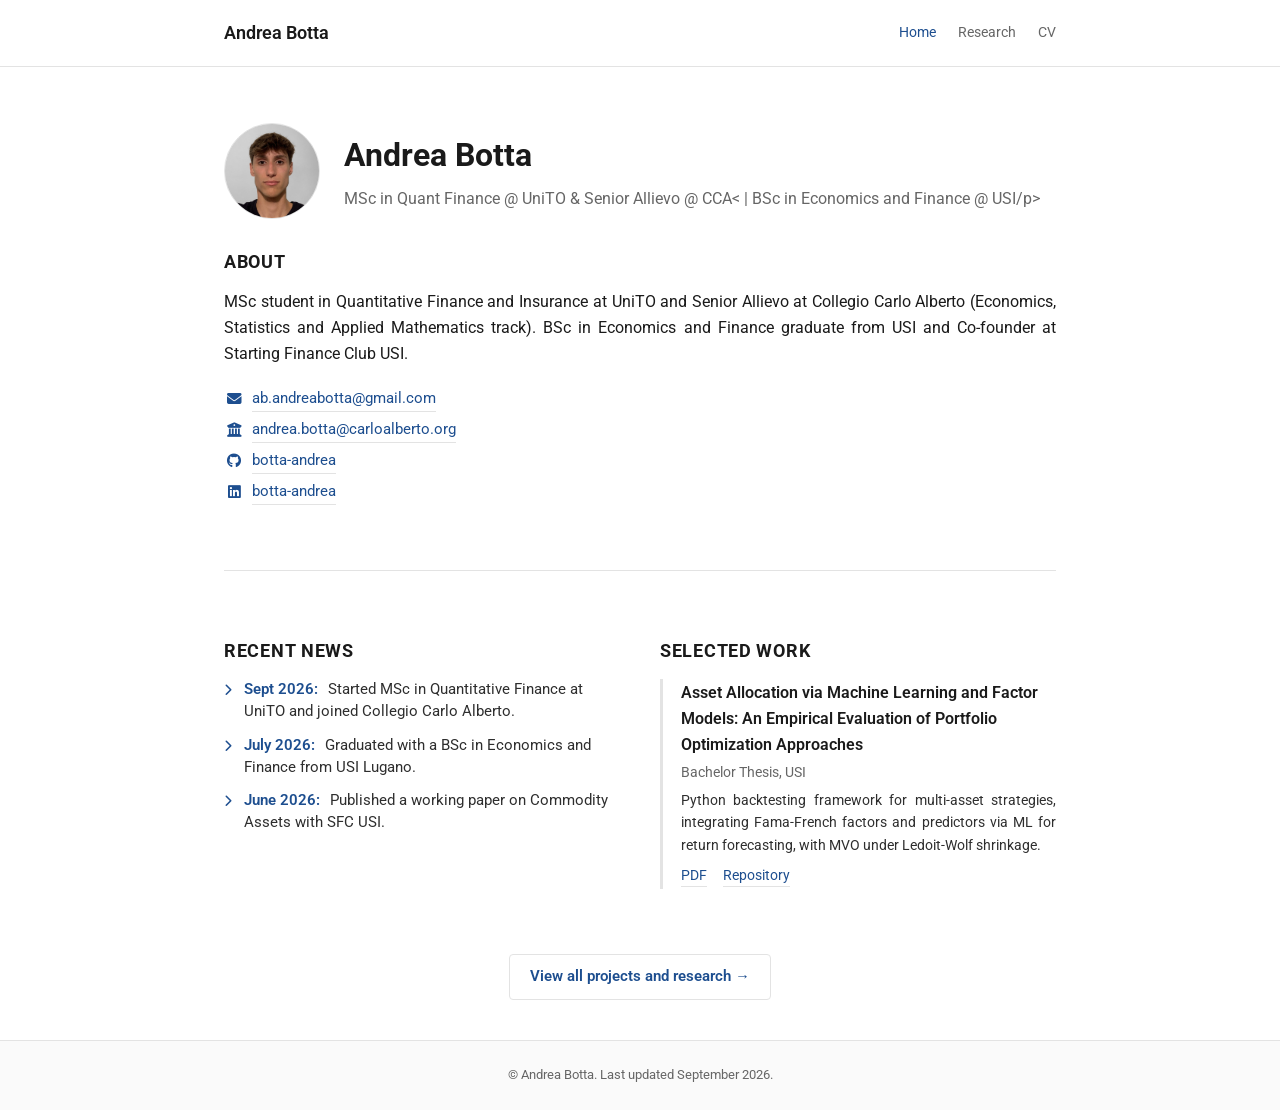
==== index.html @ 5cf701c7 "Combine qualifications in subtitle paragraph Updated subtitle paragraph to combine two qualification" ====
<!DOCTYPE html>
<html lang="en">
<head>
<meta charset="UTF-8">
<meta name="viewport" content="width=device-width, initial-scale=1.0">
<title>Andrea Botta</title>
<!-- Nuovo font Roboto (morbido e accademico come quello di Hazard) -->
<link href="https://fonts.googleapis.com/css2?family=Roboto:wght@300;400;500;700&display=swap" rel="stylesheet">
<link rel="stylesheet" href="style.css">
<!-- FontAwesome per le icone -->
<link rel="stylesheet" href="https://cdnjs.cloudflare.com/ajax/libs/font-awesome/6.4.0/css/all.min.css">
</head>
<body>

<nav>
  <div class="nav-inner">
    <a href="index.html" class="nav-name">Andrea Botta</a>
    <div class="nav-links">
      <a href="index.html" class="active">Home</a>
      <a href="research.html">Research</a>
      <a href="cv.html">CV</a>
    </div>
  </div>
</nav>

<main class="wrap">

  <!-- ================= INTESTAZIONE ORIGINALE ================= -->
  <section id="home" class="intro">
    <div class="intro-header">
      <img src="photo.jpg" alt="Andrea Botta" class="profile-photo">

      <div class="intro-text">
        <h1>Andrea Botta</h1>
        <p class="subtitle">MSc in Quant Finance @ UniTO & Senior Allievo @ CCA< | BSc in Economics and Finance @ USI/p>
      </div>
    </div>

    <h2 class="section-heading">About</h2>
    <p>
      MSc student in Quantitative Finance and Insurance at UniTO and Senior Allievo at Collegio Carlo Alberto (Economics, Statistics and Applied Mathematics track). 
      BSc in Economics and Finance graduate from USI and Co-founder at Starting Finance Club USI. 
    </p>

    <div class="contacts">
      <div class="contact-row">
        <i class="fas fa-envelope contact-icon"></i> 
        <a href="mailto:ab.andreabotta@gmail.com">ab.andreabotta@gmail.com</a>
      </div>
      <div class="contact-row">
        <i class="fas fa-university contact-icon"></i> 
        <a href="mailto:tuo.nome@carloalberto.org">andrea.botta@carloalberto.org</a>
      </div>
      <div class="contact-row">
        <i class="fab fa-github contact-icon"></i> 
        <a href="https://github.com/botta-andrea" target="_blank">botta-andrea</a>
      </div>
      <div class="contact-row">
        <i class="fab fa-linkedin contact-icon"></i> 
        <a href="https://linkedin.com/in/botta-andrea" target="_blank">botta-andrea</a>
      </div>
    </div>
  </section>

  <!-- ================= SEPARATORE ================= -->
  <hr class="divider">

<!-- ================= NEWS & SELECTED WORK AFFIANCATI ================= -->
  <div class="news-featured-grid">
    
    <!-- SEZIONE NEWS -->
    <!-- Se non la vuoi mostrare temporaneamente, aggiungi "<!--" all'inizio e alla fine della riga sotto e "-->
    <section id="news">
      <h2 class="section-heading">Recent News</h2>
      <ul class="news-list">
        <li>
          <i class="fas fa-chevron-right news-icon"></i>
          <div><span class="news-date">Sept 2026:</span> Started MSc in Quantitative Finance at UniTO and joined Collegio Carlo Alberto.</div>
        </li>
        <li>
          <i class="fas fa-chevron-right news-icon"></i>
          <div><span class="news-date">July 2026:</span> Graduated with a BSc in Economics and Finance from USI Lugano.</div>
        </li>
        <li>
          <i class="fas fa-chevron-right news-icon"></i>
          <div><span class="news-date">June 2026:</span> Published a working paper on Commodity Assets with SFC USI.</div>
        </li>
      </ul>
    </section>

    <!-- SEZIONE SELECTED WORK -->
    <section id="featured">
      <h2 class="section-heading">Selected Work</h2>
      
      <div class="entry-card featured-card">
        <!-- Titolo completo ripristinato -->
        <div class="entry-title">Asset Allocation via Machine Learning and Factor Models: An Empirical Evaluation of Portfolio Optimization Approaches</div>
        <div class="entry-meta-block" style="margin-bottom: 6px;">
          <div>Bachelor Thesis, USI</div>
        </div>
        <p class="entry-desc" style="font-size: 13.5px;">
          Python backtesting framework for multi-asset strategies, integrating Fama-French factors and predictors 
          via ML for return forecasting, with MVO under Ledoit-Wolf shrinkage.
        </p>
        <div class="entry-links">
          <a href="Botta_Andrea_Bachelor_Thesis_USI.pdf" target="_blank">PDF</a>
          <a href="https://github.com/botta-andrea/Bachelor_Thesis_USI-Asset_Allocation_via_ML_Factor-Models" target="_blank">Repository</a>
        </div>
      </div>
    </section>

  </div>

  <!-- ================= LINK VEDI TUTTI ================= -->
  <div class="view-all-link">
    <a href="research.html">View all projects and research →</a>
  </div>

</main>

<footer>
  <div class="footer-inner">
    © Andrea Botta. Last updated September 2026.
  </div>
</footer>

</body>
</html>
---- style.css ----
/* ===========================================================
   Andrea Botta — site stylesheet
   =========================================================== */

:root{
  /* Font aggiornato a Roboto per un look più morbido */
  --font-main: 'Roboto', Helvetica, Arial, "Segoe UI", sans-serif;

  --font-size-base: 16px;
  --h1-size: 32px;
  --h2-size: 18px;
  --sub-size: 16px;

  --color-bg: #ffffff;
  --color-text: #1a1a1a;
  --color-text-soft: #666666;
  --color-border: #e3e3e3;

  --color-accent: #1d4e8f;

  --content-width: 880px;
}

*{box-sizing:border-box; margin:0; padding:0;}

body{
  font-family: var(--font-main);
  font-size: var(--font-size-base);
  color: var(--color-text);
  background: var(--color-bg);
  line-height: 1.65;
  -webkit-font-smoothing: antialiased;
  
  display: flex;
  flex-direction: column;
  min-height: 100vh;
}

a{
  color: var(--color-accent);
  text-decoration: none;
  border-bottom: 1px solid var(--color-border);
}
a:hover{ border-bottom-color: var(--color-accent); }

/* ================= NAV ================= */
nav{
  position: sticky;
  top: 0;
  background-color: var(--color-bg);
  z-index: 1000;
  border-bottom: 1px solid var(--color-border);
  padding: 18px 0;
}
.nav-inner{
  max-width: var(--content-width);
  margin: 0 auto;
  padding: 0 24px;
  display: flex;
  justify-content: space-between;
  align-items: center;
  flex-wrap: wrap;
  gap: 10px;
}
.nav-name{
  font-weight: 600;
  font-size: 18px; 
  color: var(--color-text);
  border-bottom: none;
}
.nav-links{ display: flex; gap: 22px; }
.nav-links a{
  font-size: 14px;
  color: var(--color-text-soft);
  border-bottom: none;
}
.nav-links a:hover, .nav-links a.active{ color: var(--color-accent); }

/* ================= LAYOUT & INTRO ================= */
.wrap{
  max-width: var(--content-width);
  width: 100%;
  margin: 0 auto;
  padding: 56px 24px 40px;
  flex: 1; 
}

.intro-header{
  display: flex;
  align-items: center;
  gap: 24px;
  margin-bottom: 28px;
}
.profile-photo{
  width: 96px;
  height: 96px;
  border-radius: 50%;
  object-fit: cover;
  border: 1px solid var(--color-border);
  flex-shrink: 0;
}
.intro-text h1{
  font-size: var(--h1-size);
  font-weight: 700;
  margin-bottom: 6px;
}
.intro-text .subtitle{
  font-size: 15.5px;
  color: var(--color-text-soft);
  margin-bottom: 0;
}

.section-heading{
  font-size: var(--h2-size);
  font-weight: 700;
  text-transform: uppercase;
  letter-spacing: 0.04em;
  color: var(--color-text);
  margin: 28px 0 14px;
}
section#home .section-heading{ margin-top: 0; }
.intro p{ font-size: 15.5px; text-align: justify; }

/* ================= CONTACTS & ICONS ================= */
.contacts{ margin-top: 20px; }
.contact-row{ font-size: 14.5px; margin-bottom: 6px; display: flex; align-items: center; }
.contact-label{ color: var(--color-text-soft); margin-right: 4px; }
.contact-icon {
  color: var(--color-accent);
  width: 20px;
  text-align: center;
  margin-right: 8px;
}

.divider{
  border: none;
  border-top: 1px solid var(--color-border);
  margin: 65px 0;
}

/* ================= NEWS & FEATURED GRID (Sotto la riga) ================= */
.news-featured-grid {
  display: grid;
  grid-template-columns: 1fr 1fr;
  gap: 40px;
}
.news-featured-grid .section-heading {
  margin-top: 0;
}
.news-list {
  list-style: none; 
  padding-left: 0;
  font-size: 14.5px;
  color: #2e2e2e;
}
.news-list li {
  margin-bottom: 12px;
  display: flex;
  align-items: flex-start;
  gap: 12px; /* <-- QUESTO FORZA LO SPAZIO, IMPEDENDO LA SOVRAPPOSIZIONE */
  line-height: 1.5;
  border-left: none; /* Rimuove definitivamente la linea grigia residua */
  padding-left: 0;
}
.news-icon {
  color: var(--color-accent);
  font-size: 12px;
  margin-top: 5px;
  flex-shrink: 0; /* Impedisce all'icona di schiacciarsi */
}
.news-date {
  font-weight: 600;
  color: var(--color-accent);
  margin-right: 6px;
}
.featured-card {
  margin-bottom: 0;
}

.view-all-link {
  margin-top: 65px; 
  text-align: center;
  font-size: 14.5px;
}
.view-all-link a {
  font-weight: 600;
  display: inline-block;
  padding: 10px 20px;
  border: 1px solid var(--color-border);
  border-radius: 4px;
  transition: all 0.2s ease;
}
.view-all-link a:hover {
  border-color: var(--color-accent);
  background: #f7f9fc;
  border-bottom: 1px solid var(--color-accent);
}

/* ================= ENTRIES (Research & CV) ================= */
.entry{ margin-bottom: 14px; }
.entry:last-child{ margin-bottom: 0; }
.entry-head{
  display: flex;
  justify-content: space-between;
  align-items: baseline;
  flex-wrap: wrap;
  gap: 0 14px;
}
.entry-title{ font-size: 15.5px; font-weight: 600; color: var(--color-text); }
.entry-title a{ color: var(--color-text); border-bottom: 1px solid transparent; }
.entry-title a:hover{ color: var(--color-accent); border-bottom-color: var(--color-accent); }
.entry-date{ font-size: 13px; color: var(--color-accent); white-space: nowrap; }
.entry-meta{ font-size: 13.5px; color: var(--color-accent); margin: 1px 0 12px; }
.entry-meta-block{ font-size: 13.5px; color: var(--color-text-soft); margin: 4px 0 10px; line-height: 1.55; }
.entry-meta-block .meta-date{ color: var(--color-accent); }
.entry-desc{ font-size: 14.5px; color: #2e2e2e; text-align: justify; }

.entry-card{
  border-left: 3px solid var(--color-border);
  padding: 2px 0 2px 18px;
  margin-bottom: 30px;
  transition: border-color 0.15s ease;
}
.entry-card:hover{ border-left-color: var(--color-accent); }
.entry-card:last-child{ margin-bottom: 0; }
.entry-card .entry-title{ font-size: 15.5px; font-weight: 600; }
.entry-card .entry-meta{ font-size: 13.5px; color: var(--color-accent); margin: 2px 0 8px; }

.entry-links{ display: flex; gap: 16px; margin-top: 8px; }
.entry-links a{ font-size: 13.5px; }
.prof{ color: var(--color-accent); font-weight: 600; }

/* ================= FOOTER ================= */
footer {
  background-color: #fafafa;
  border-top: 1px solid var(--color-border);
  padding: 24px 0;
  width: 100%;
  margin-top: auto; 
}
.footer-inner {
  max-width: var(--content-width);
  margin: 0 auto;
  padding: 0 24px;
  font-size: 12.5px;
  color: var(--color-text-soft);
  text-align: center;
}

@media (max-width: 760px) {
  .news-featured-grid {
    grid-template-columns: 1fr; /* Mette i blocchi uno sotto l'altro su schermi medi/piccoli */
  }
}

@media (max-width: 600px){
  .intro-header{ flex-direction: column; align-items: flex-start; gap: 14px; }
  .intro-text h1{ font-size: 26px; }
  .page-title{ font-size: 22px; }
  .skills-grid{ grid-template-columns: 1fr; }
  .nav-inner{ flex-direction: column; align-items: flex-start; }
}

/* =====================================================
   CV PAGE — single-screen, two-column layout
   ===================================================== */
.cv-page .wrap{ max-width: 940px; padding: 40px 24px 28px; }

.cv-header{
  display: flex;
  justify-content: space-between;
  align-items: baseline;
  margin-bottom: 18px;
  padding-bottom: 12px;
  border-bottom: 1px solid var(--color-border);
}
.pdf-top-link{
  font-size: 14px;
  font-weight: 600;
  color: var(--color-accent);
  border-bottom: none;
  white-space: nowrap;
}
.pdf-top-link:hover{ border-bottom: 1px solid var(--color-accent); }

.page-title{
  font-size: 26px;
  font-weight: 700;
  text-transform: uppercase;
  letter-spacing: 0.02em;
  color: var(--color-text);
  margin-bottom: 36px;
}
.cv-header .page-title{ font-size: 22px; margin-bottom: 0; }

.cv-grid{
  display: grid;
  grid-template-columns: 2.2fr 1fr;
  gap: 0 40px;
}
.cv-col-right{
  border-left: 1px solid var(--color-border);
  padding-left: 40px;
}
.cv-col > section + section{ margin-top: 20px; }

.cv-page .sub-heading{
  font-size: 11.5px;
  font-weight: 700;
  text-transform: uppercase;
  letter-spacing: 0.08em;
  color: var(--color-accent);
  margin: 0 0 8px;
  padding-bottom: 4px;
  border-bottom: 1.5px solid var(--color-accent);
}

.cv-card{
  padding: 7px 8px;
  margin: 0 -8px 2px;
  border-radius: 3px;
  transition: background 0.12s ease;
}
.cv-card:hover{ background: #f2f6fc; }

.cv-card-header {
  display: flex;
  align-items: flex-start;
  gap: 14px;
}
.cv-logo {
  width: 42px;
  height: 42px;
  object-fit: contain;
  flex-shrink: 0;
  border-radius: 4px;
}
.cv-card-content {
  flex: 1;
}

.cv-card-date{
  font-size: 11px;
  font-weight: 700;
  letter-spacing: 0.03em;
  color: var(--color-accent);
  margin-bottom: 2px;
}
.cv-card-title{
  font-size: 14px;
  font-weight: 600;
  color: var(--color-text);
  line-height: 1.35;
}
.cv-card-title a{
  color: var(--color-text);
  border-bottom: none;
  font-weight: 600;
}
.cv-card-title a:hover{ color: var(--color-accent); }
.cv-card-sub{
  font-size: 12px;
  color: var(--color-text-soft);
  margin-top: 2px;
  line-height: 1.4;
}
.cv-card-sub a{
  font-size: 12px;
  color: var(--color-accent);
  border-bottom: none;
}
.cv-card-sub a:hover{ border-bottom: 1px solid var(--color-accent); }

.cv-card-link{
  font-size: 12px;
  color: var(--color-text-soft);
  margin-top: 3px;
  padding-left: 10px;
  border-left: 2px solid var(--color-border);
  line-height: 1.45;
}
.cv-card-link a{
  font-weight: 600;
  color: var(--color-accent);
  border-bottom: none;
  white-space: nowrap;
}
.cv-card-link a:hover{ border-bottom: 1px solid var(--color-accent); }

.cv-skills-grid{
  display: flex;
  flex-direction: column;
  gap: 5px;
}
.cv-skill-card{
  padding: 7px 10px;
  border-radius: 3px;
  background: #f7f9fc;
  transition: background 0.12s ease;
}
.cv-skill-card:hover{ background: #e8f0fa; }
.cv-skill-label{
  font-size: 10.5px;
  font-weight: 700;
  text-transform: uppercase;
  letter-spacing: 0.05em;
  color: var(--color-accent);
  margin-bottom: 2px;
}
.cv-skill-value{
  font-size: 12px;
  color: var(--color-text);
  line-height: 1.4;
}

@media (max-width: 760px){
  .cv-grid{ grid-template-columns: 1fr; }
  .cv-col-right{
    border-left: none;
    padding-left: 0;
    margin-top: 22px;
    padding-top: 22px;
    border-top: 1px solid var(--color-border);
  }
}
@media (max-width: 600px){
  .cv-header{ flex-direction: column; gap: 6px; }
}
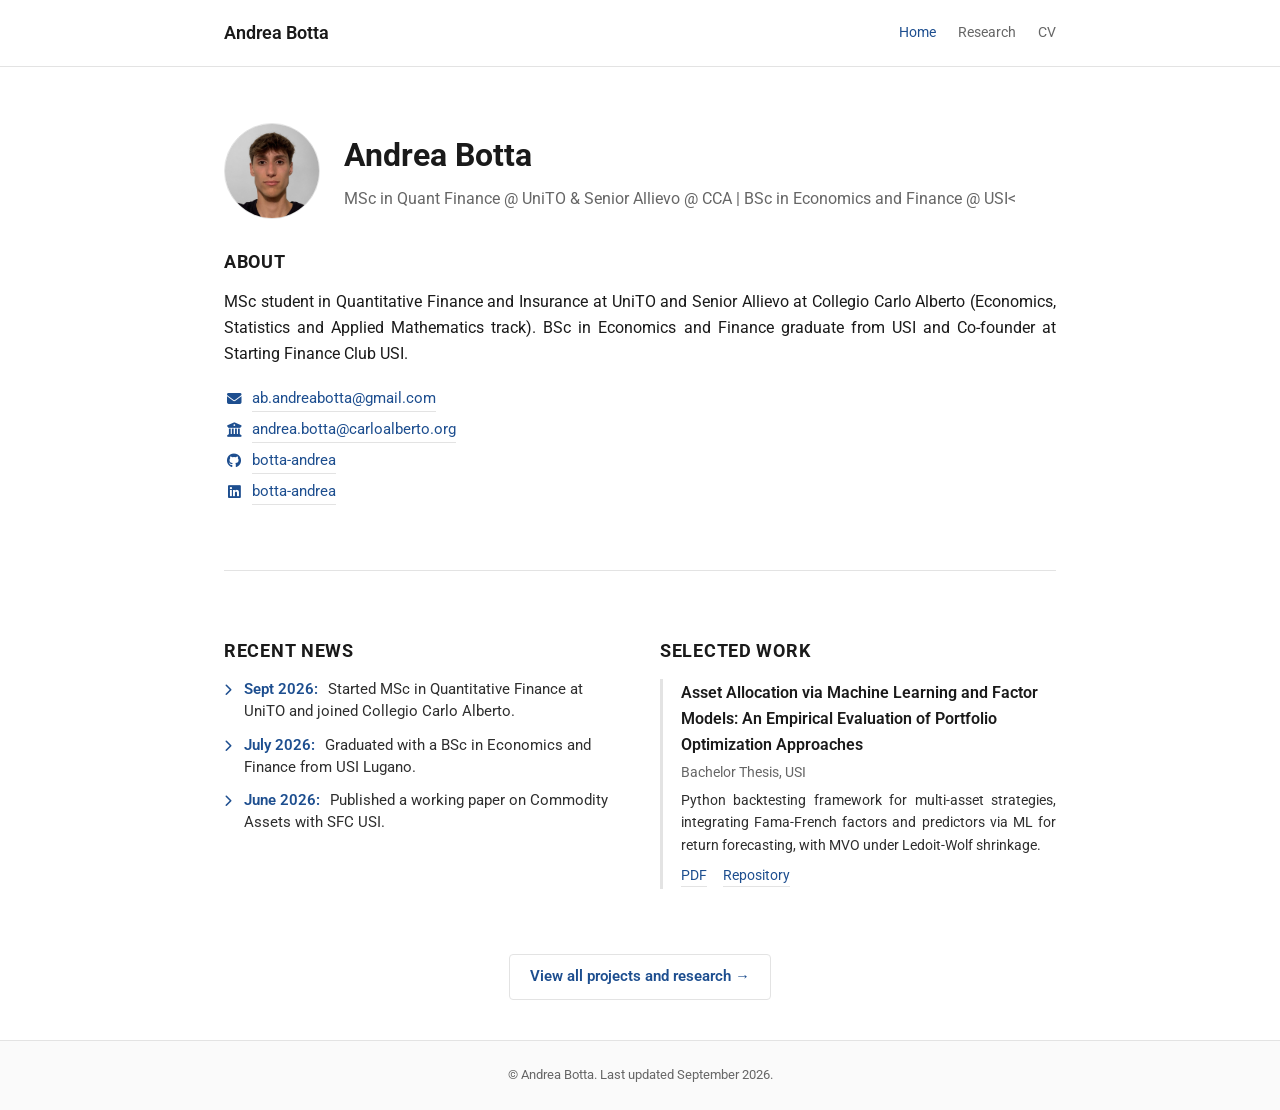
==== commit 80ed863a: "Fix subtitle HTML tag formatting" ====
--- a/index.html
+++ b/index.html
@@ -32,7 +32,7 @@
 
       <div class="intro-text">
         <h1>Andrea Botta</h1>
-        <p class="subtitle">MSc in Quant Finance @ UniTO & Senior Allievo @ CCA< | BSc in Economics and Finance @ USI/p>
+        <p class="subtitle">MSc in Quant Finance @ UniTO & Senior Allievo @ CCA | BSc in Economics and Finance @ USI<
       </div>
     </div>
 
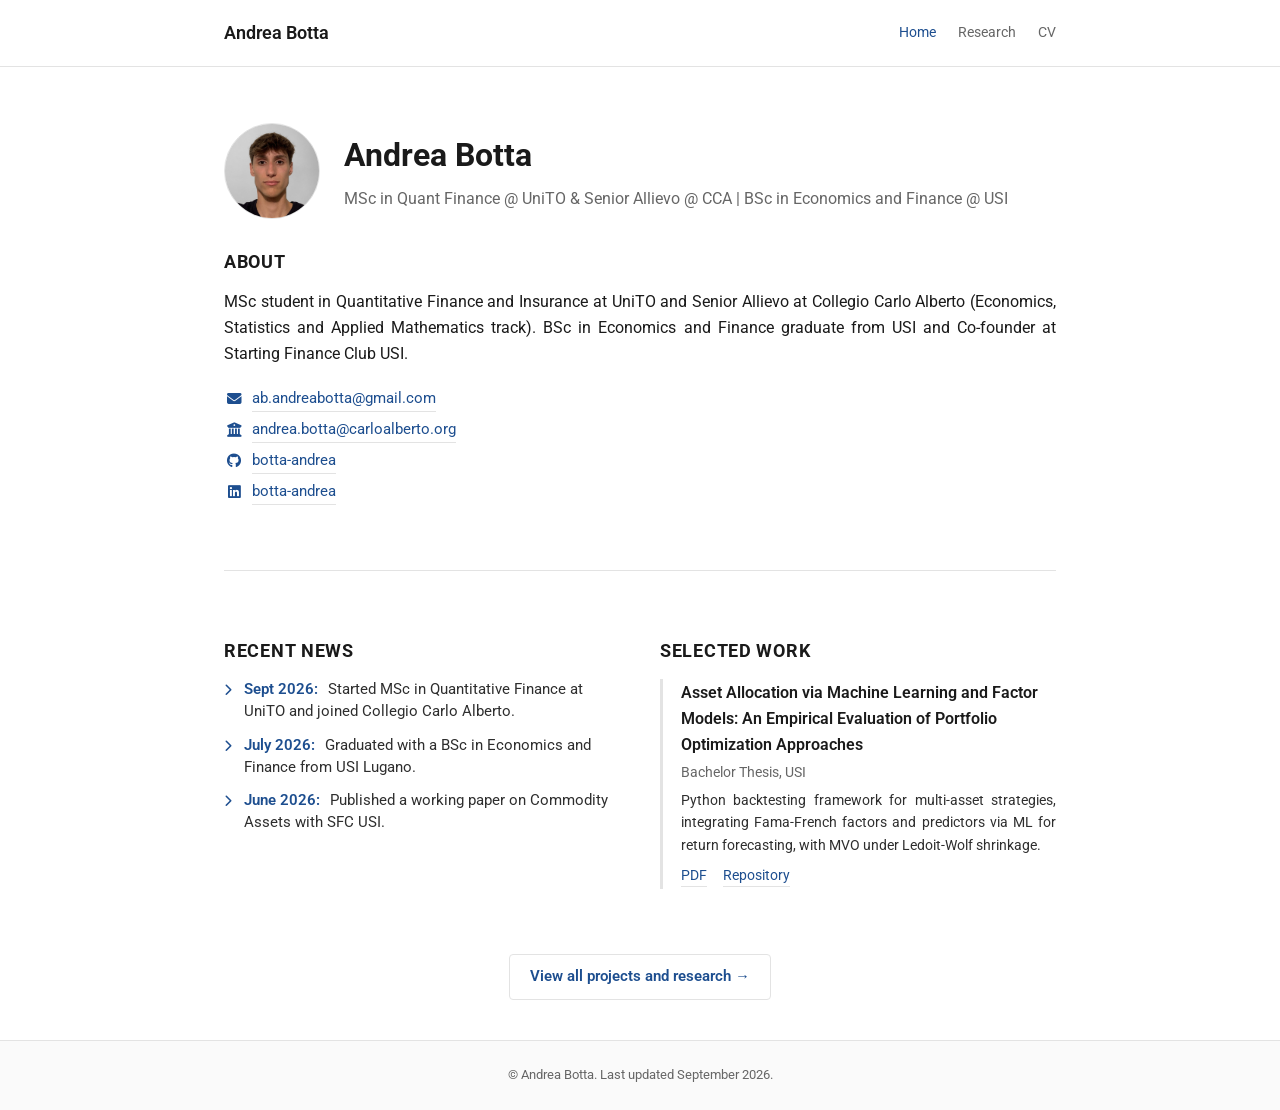
==== commit ecca376c: "Fix subtitle paragraph tag in index.html" ====
--- a/index.html
+++ b/index.html
@@ -32,7 +32,7 @@
 
       <div class="intro-text">
         <h1>Andrea Botta</h1>
-        <p class="subtitle">MSc in Quant Finance @ UniTO & Senior Allievo @ CCA | BSc in Economics and Finance @ USI<
+        <p class="subtitle">MSc in Quant Finance @ UniTO & Senior Allievo @ CCA | BSc in Economics and Finance @ USI
       </div>
     </div>
 
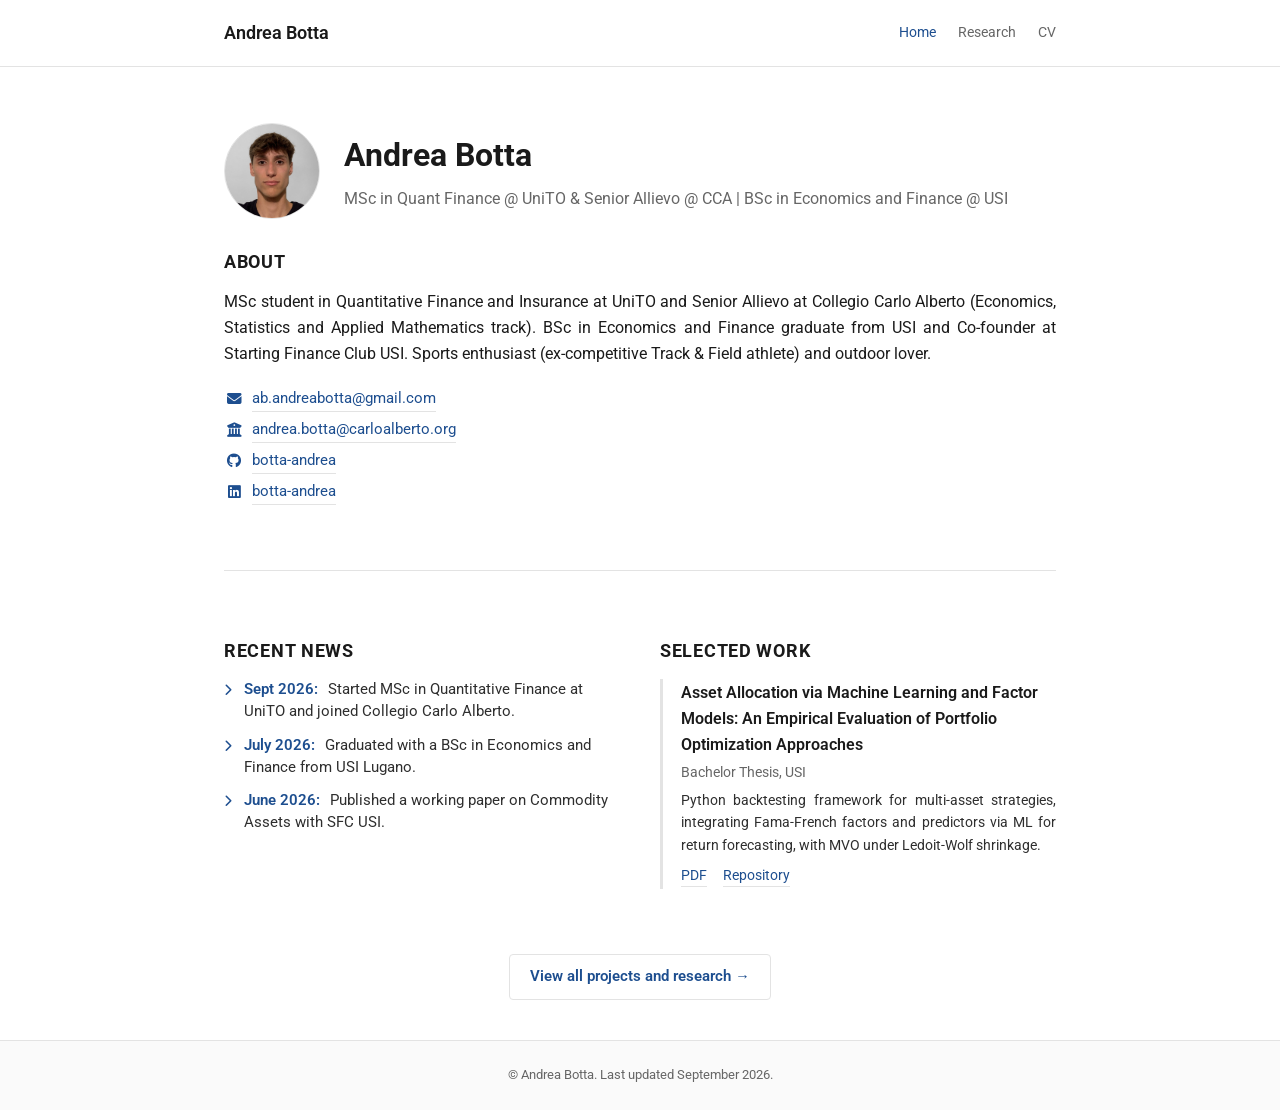
==== commit 1766bce1: "Update About section with personal interests Added personal interests to the About section." ====
--- a/index.html
+++ b/index.html
@@ -39,7 +39,8 @@
     <h2 class="section-heading">About</h2>
     <p>
       MSc student in Quantitative Finance and Insurance at UniTO and Senior Allievo at Collegio Carlo Alberto (Economics, Statistics and Applied Mathematics track). 
-      BSc in Economics and Finance graduate from USI and Co-founder at Starting Finance Club USI. 
+      BSc in Economics and Finance graduate from USI and Co-founder at Starting Finance Club USI. Sports enthusiast (ex-competitive Track & Field athlete) and outdoor lover.
+
     </p>
 
     <div class="contacts">
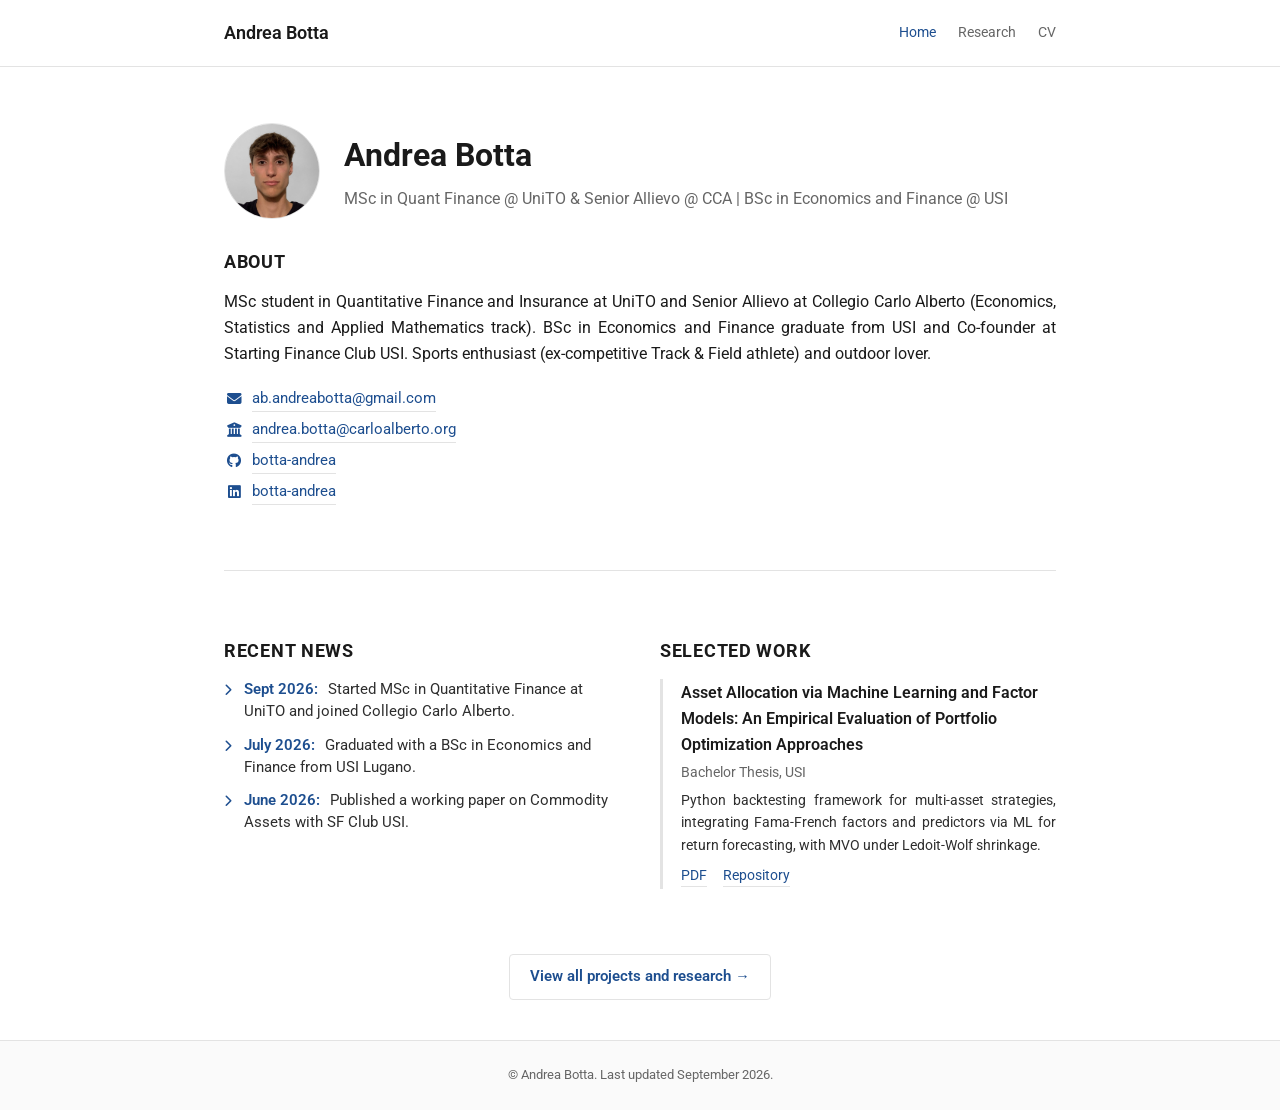
==== commit 7bff205a: "Update publication affiliation in index.html" ====
--- a/index.html
+++ b/index.html
@@ -84,7 +84,7 @@
         </li>
         <li>
           <i class="fas fa-chevron-right news-icon"></i>
-          <div><span class="news-date">June 2026:</span> Published a working paper on Commodity Assets with SFC USI.</div>
+          <div><span class="news-date">June 2026:</span> Published a working paper on Commodity Assets with SF Club USI.</div>
         </li>
       </ul>
     </section>
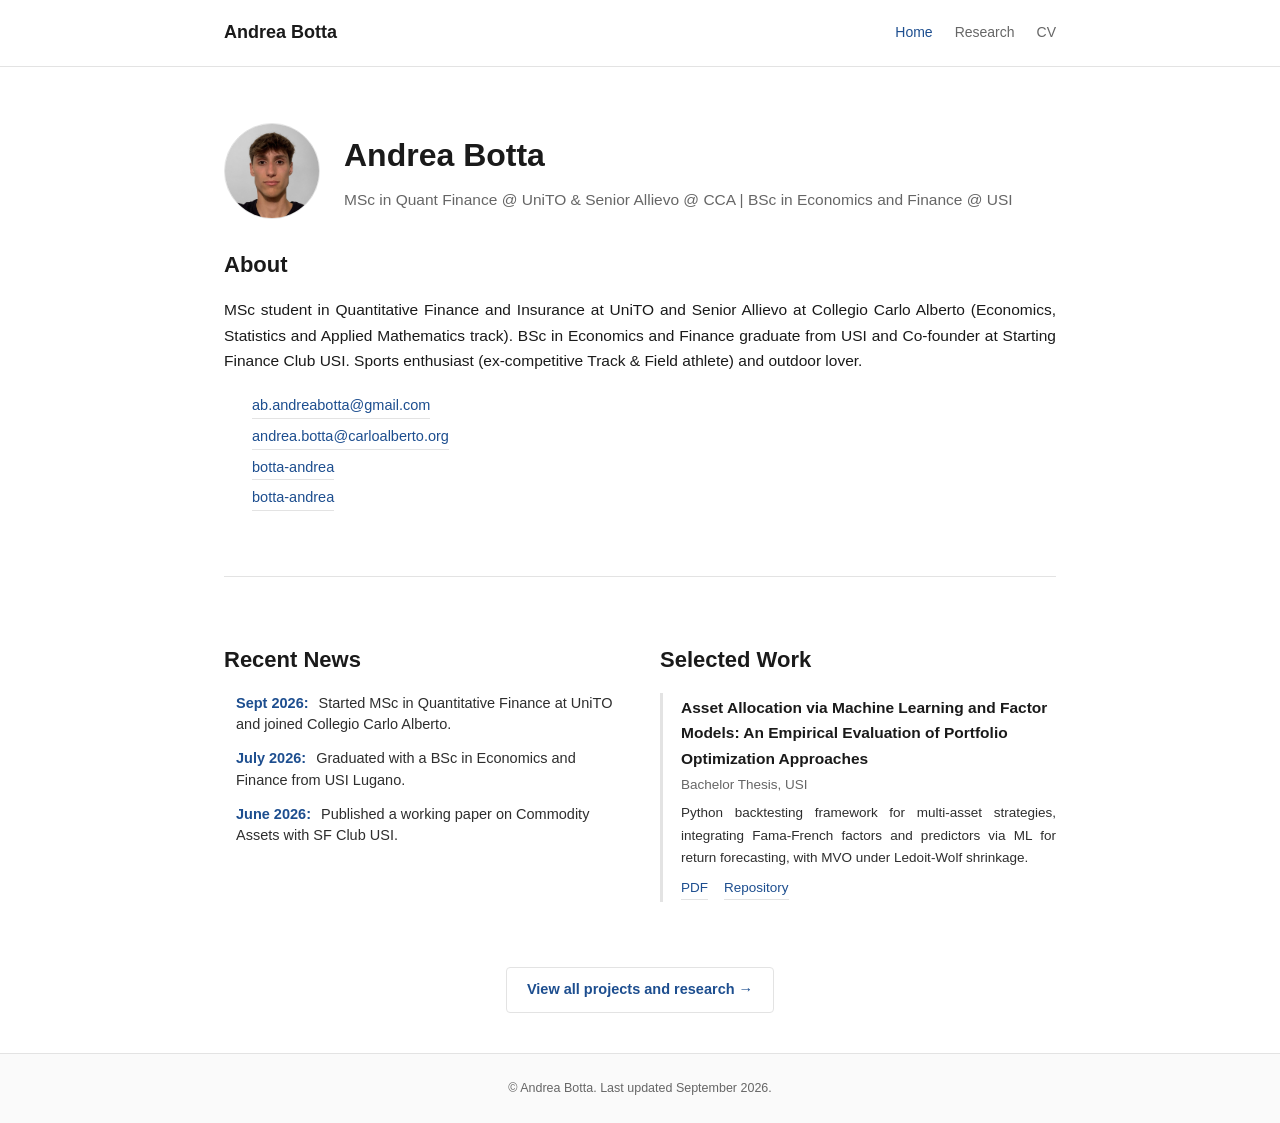
==== commit a972f69f: "Fix duplicate Roboto font link in index.html" ====
--- a/index.html
+++ b/index.html
@@ -8,7 +8,7 @@
 <link href="https://fonts.googleapis.com/css2?family=Roboto:wght@300;400;500;700&display=swap" rel="stylesheet">
 <link rel="stylesheet" href="style.css">
 <!-- FontAwesome per le icone -->
-<link rel="stylesheet" href="https://cdnjs.cloudflare.com/ajax/libs/font-awesome/6.4.0/css/all.min.css">
+<link href="https://fonts.googleapis.com/css2?family=Roboto:wght@300;400;500;700&display=swap" rel="stylesheet">
 </head>
 <body>
 
--- a/style.css
+++ b/style.css
@@ -3,12 +3,12 @@
    =========================================================== */
 
 :root{
-  /* Font aggiornato a Roboto per un look più morbido */
-  --font-main: 'Roboto', Helvetica, Arial, "Segoe UI", sans-serif;
+  /* Font aggiornato a Helvetica Neue */
+  --font-main: "Helvetica Neue", Helvetica, Arial, sans-serif;
 
   --font-size-base: 16px;
   --h1-size: 32px;
-  --h2-size: 18px;
+  --h2-size: 22px; /* Ingrandito per compensare il minuscolo */
   --sub-size: 16px;
 
   --color-bg: #ffffff;
@@ -113,8 +113,6 @@
 .section-heading{
   font-size: var(--h2-size);
   font-weight: 700;
-  text-transform: uppercase;
-  letter-spacing: 0.04em;
   color: var(--color-text);
   margin: 28px 0 14px;
 }
@@ -157,16 +155,14 @@
   margin-bottom: 12px;
   display: flex;
   align-items: flex-start;
-  gap: 12px; /* <-- QUESTO FORZA LO SPAZIO, IMPEDENDO LA SOVRAPPOSIZIONE */
+  gap: 12px;
   line-height: 1.5;
-  border-left: none; /* Rimuove definitivamente la linea grigia residua */
-  padding-left: 0;
 }
 .news-icon {
   color: var(--color-accent);
   font-size: 12px;
   margin-top: 5px;
-  flex-shrink: 0; /* Impedisce all'icona di schiacciarsi */
+  flex-shrink: 0;
 }
 .news-date {
   font-weight: 600;
@@ -249,7 +245,7 @@
 
 @media (max-width: 760px) {
   .news-featured-grid {
-    grid-template-columns: 1fr; /* Mette i blocchi uno sotto l'altro su schermi medi/piccoli */
+    grid-template-columns: 1fr;
   }
 }
 
@@ -284,14 +280,12 @@
 .pdf-top-link:hover{ border-bottom: 1px solid var(--color-accent); }
 
 .page-title{
-  font-size: 26px;
-  font-weight: 700;
-  text-transform: uppercase;
-  letter-spacing: 0.02em;
+  font-size: 28px;
+  font-weight: 700;
   color: var(--color-text);
   margin-bottom: 36px;
 }
-.cv-header .page-title{ font-size: 22px; margin-bottom: 0; }
+.cv-header .page-title{ font-size: 24px; margin-bottom: 0; }
 
 .cv-grid{
   display: grid;
@@ -305,10 +299,8 @@
 .cv-col > section + section{ margin-top: 20px; }
 
 .cv-page .sub-heading{
-  font-size: 11.5px;
-  font-weight: 700;
-  text-transform: uppercase;
-  letter-spacing: 0.08em;
+  font-size: 16px; /* Aumentato per visibilità senza maiuscolo */
+  font-weight: 700;
   color: var(--color-accent);
   margin: 0 0 8px;
   padding-bottom: 4px;
@@ -400,10 +392,8 @@
 }
 .cv-skill-card:hover{ background: #e8f0fa; }
 .cv-skill-label{
-  font-size: 10.5px;
-  font-weight: 700;
-  text-transform: uppercase;
-  letter-spacing: 0.05em;
+  font-size: 13px; /* Aumentato per visibilità senza maiuscolo */
+  font-weight: 700;
   color: var(--color-accent);
   margin-bottom: 2px;
 }
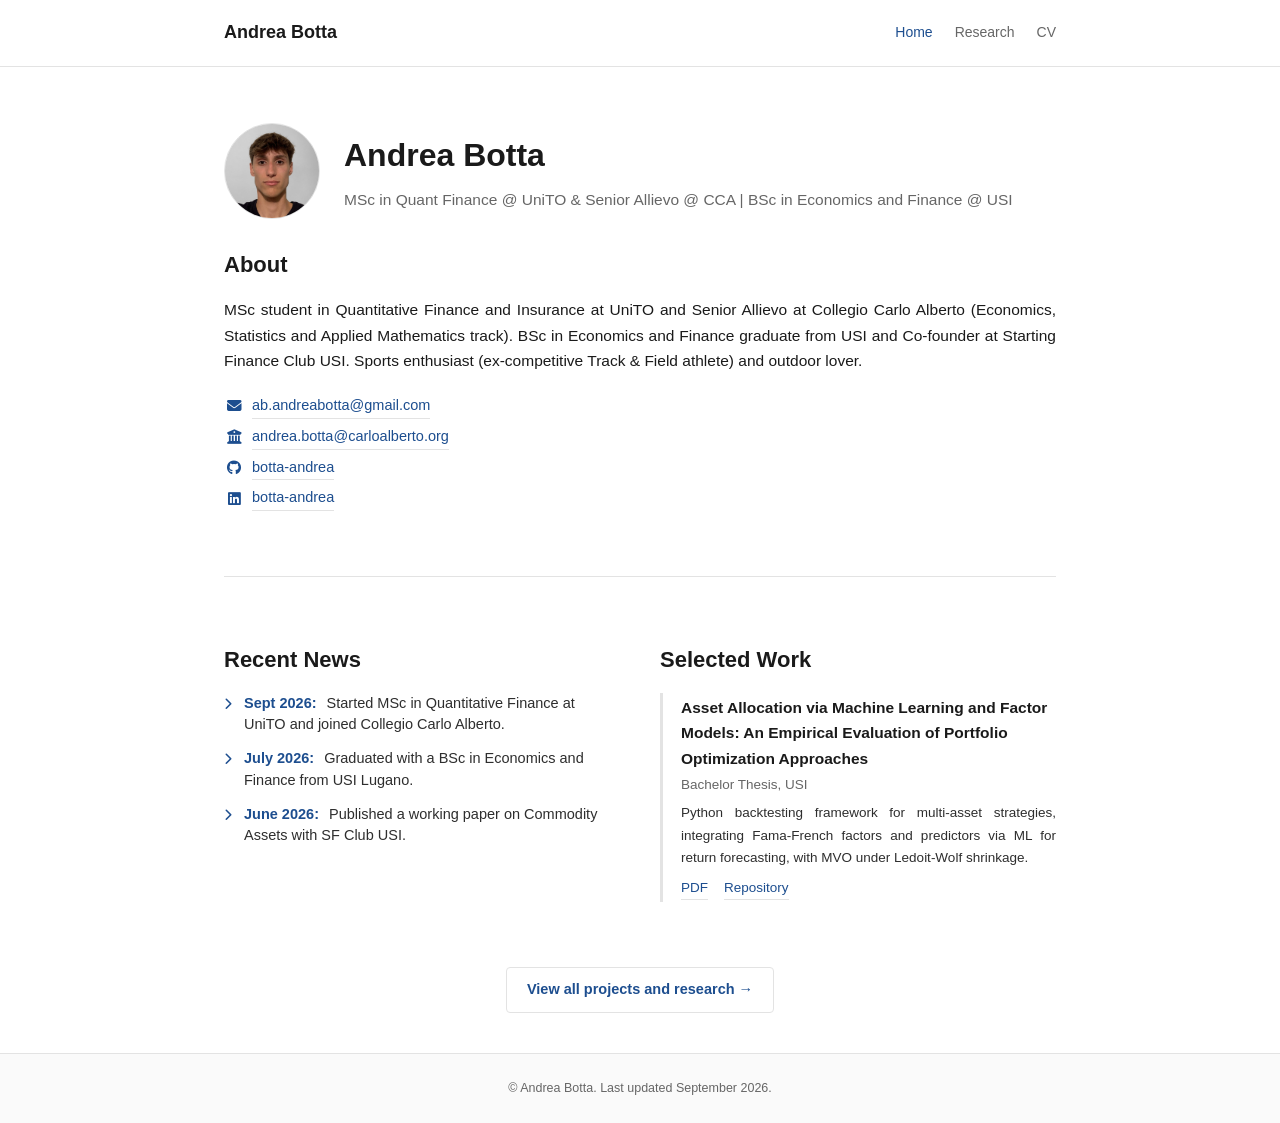
==== commit 0867576a: "Update index.html to include FontAwesome Replaced duplicate Roboto font link with FontAwesome styles" ====
--- a/index.html
+++ b/index.html
@@ -8,7 +8,7 @@
 <link href="https://fonts.googleapis.com/css2?family=Roboto:wght@300;400;500;700&display=swap" rel="stylesheet">
 <link rel="stylesheet" href="style.css">
 <!-- FontAwesome per le icone -->
-<link href="https://fonts.googleapis.com/css2?family=Roboto:wght@300;400;500;700&display=swap" rel="stylesheet">
+<link rel="stylesheet" href="https://cdnjs.cloudflare.com/ajax/libs/font-awesome/6.4.0/css/all.min.css">
 </head>
 <body>
 
